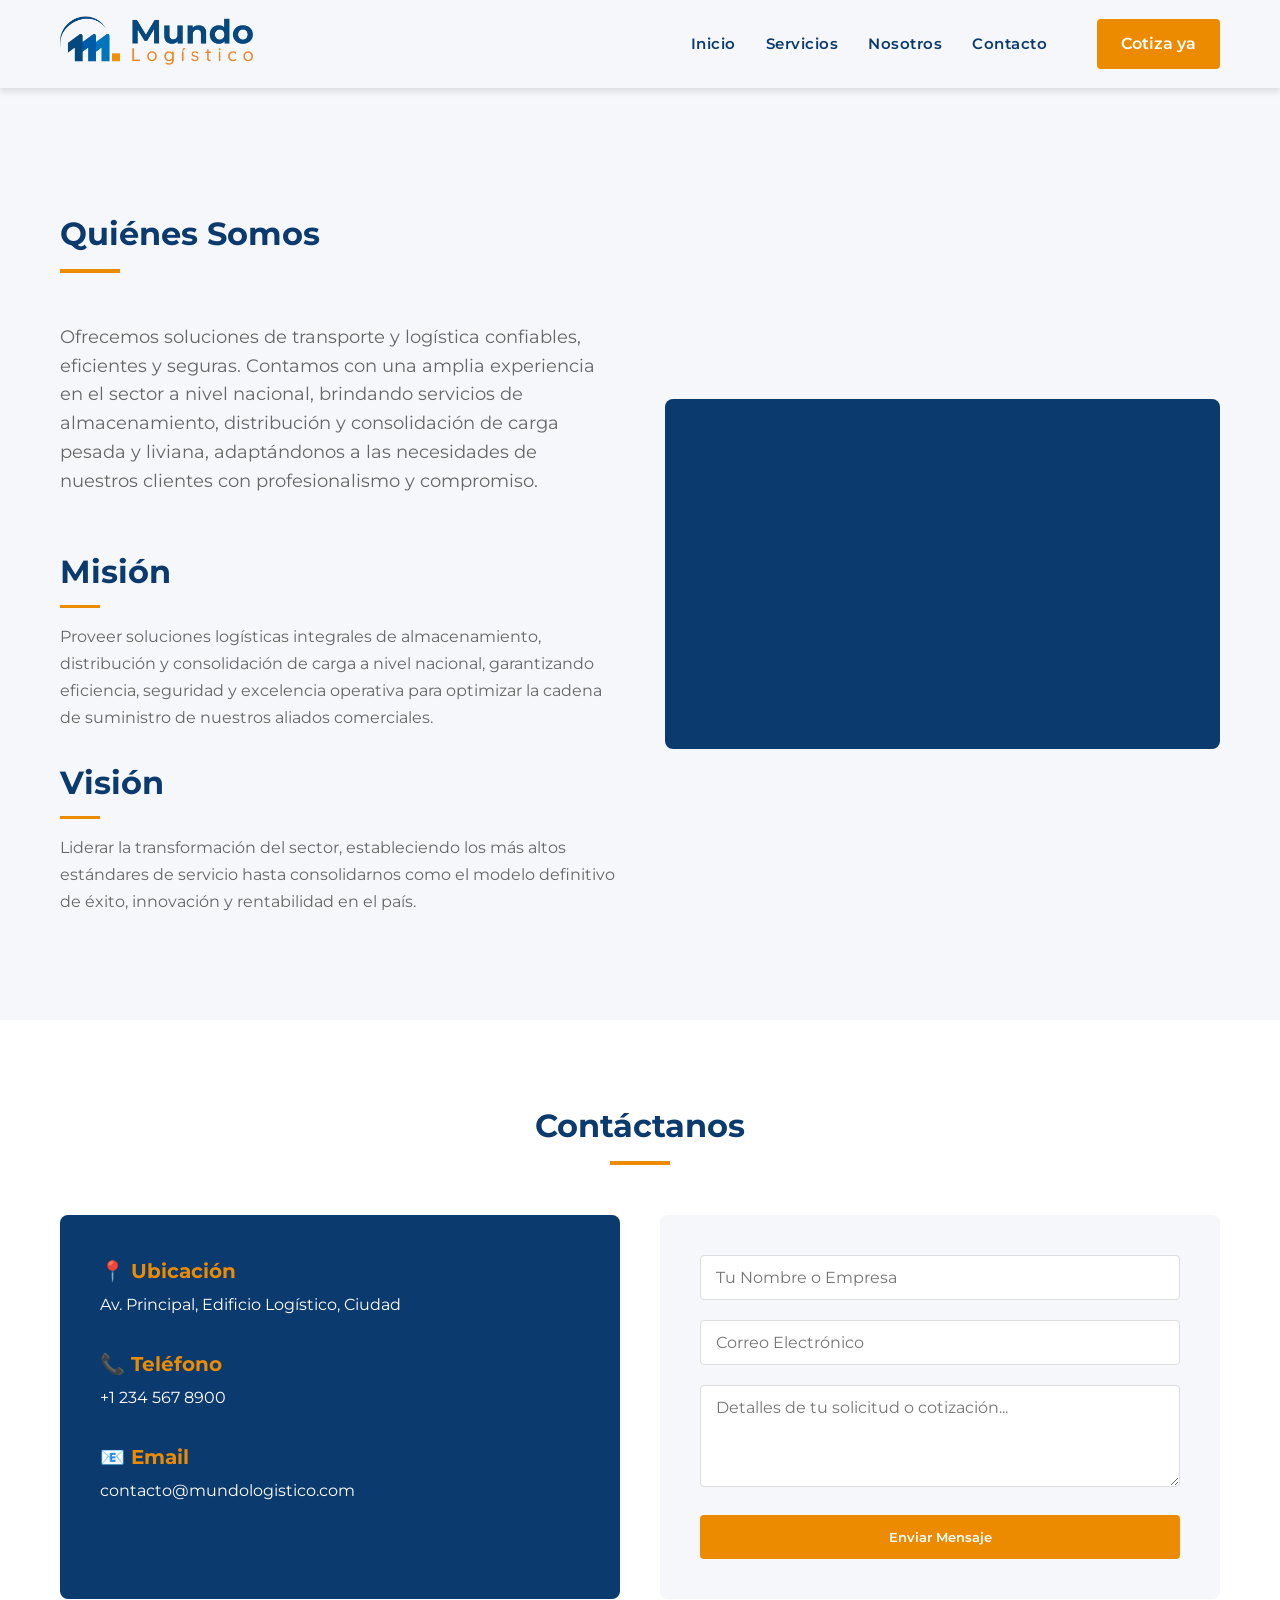
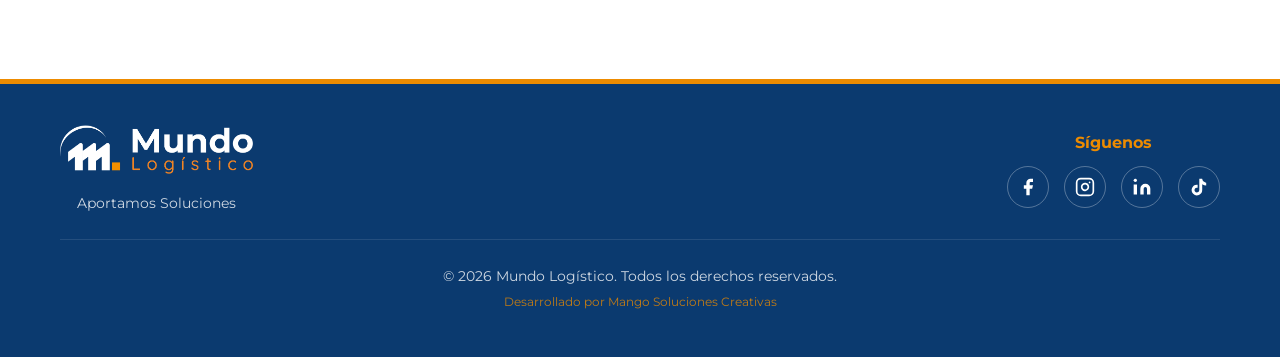
==== nosotros.html @ 3c749c5a "update" ====
<!DOCTYPE html>
<html lang="es">
<head>
    <meta charset="UTF-8">
    <meta name="viewport" content="width=device-width, initial-scale=1.0">
    <title>Quiénes Somos | Mundo Logístico</title>
    <link rel="icon" type="image/png" href="resources/fav-orig.png">
    <link rel="stylesheet" href="css/style.css">
    <link href="https://fonts.googleapis.com/css2?family=Montserrat:wght@400;500;600;700;800&display=swap" rel="stylesheet">
</head>
<body>

    <header class="navbar">
        <div class="container nav-container">
            <div class="logo-container">
                <a href="index.html">
                    <img src="resources/logo-horiz-orig.png" alt="Mundo Logístico">
                </a>
            </div>
            <nav>
                <ul class="nav-links">
                    <li><a href="index.html#inicio">Inicio</a></li>
                    <li><a href="index.html#servicios">Servicios</a></li>
                    <li><a href="nosotros.html">Nosotros</a></li>
                    <li><a href="index.html#contacto">Contacto</a></li>
                </ul>
            </nav>
            <a href="index.html#cotizacion" class="btn btn-primary">Cotiza ya</a>
        </div>
    </header>

    <section class="about-page">
        <div class="container">
            <div class="about-content">
                <div class="about-text">
                    <div class="section-title">
                        <h2>Quiénes Somos</h2>
                        <div class="divider"></div>
                    </div>
                    <p>Ofrecemos soluciones de transporte y logística confiables, eficientes y seguras. Contamos con una amplia experiencia en el sector a nivel nacional, brindando servicios de almacenamiento, distribución y consolidación de carga pesada y liviana, adaptándonos a las necesidades de nuestros clientes con profesionalismo y compromiso.</p>
                    
                    <div class="mission-vision-section">
                        <div class="mv-item">
                            <h3>Misión</h3>
                            <div class="mv-divider"></div>
                            <p>Proveer soluciones logísticas integrales de almacenamiento, distribución y consolidación de carga a nivel nacional, garantizando eficiencia, seguridad y excelencia operativa para optimizar la cadena de suministro de nuestros aliados comerciales.</p>
                        </div>
                        <div class="mv-item">
                            <h3>Visión</h3>
                            <div class="mv-divider"></div>
                            <p>Liderar la transformación del sector, estableciendo los más altos estándares de servicio hasta consolidarnos como el modelo definitivo de éxito, innovación y rentabilidad en el país.</p>
                        </div>
                    </div>
                </div>
                <div class="about-image">
                </div>
            </div>
        </div>
    </section>

    <section id="contacto" class="contact">
        <div class="container">
            <div class="section-title">
                <h2>Contáctanos</h2>
                <div class="divider"></div>
            </div>
            <div class="contact-grid">
                <div class="contact-info">
                    <div class="info-item">
                        <h4>📍 Ubicación</h4>
                        <p>Av. Principal, Edificio Logístico, Ciudad</p>
                    </div>
                    <div class="info-item">
                        <h4>📞 Teléfono</h4>
                        <p>+1 234 567 8900</p>
                    </div>
                    <div class="info-item">
                        <h4>📧 Email</h4>
                        <p>contacto@mundologistico.com</p>
                    </div>
                </div>
                <div class="contact-form">
                    <form id="contact-form" action="" method="POST">
                        <div class="form-group">
                            <input type="text" name="nombre" placeholder="Tu Nombre o Empresa" required>
                        </div>
                        <div class="form-group">
                            <input type="email" name="email" placeholder="Correo Electrónico" required>
                        </div>
                        <div class="form-group">
                            <textarea name="mensaje" placeholder="Detalles de tu solicitud o cotización..." rows="4" required></textarea>
                        </div>
                        <button type="submit" class="btn btn-primary">Enviar Mensaje</button>
                    </form>
                </div>
            </div>
        </div>
    </section>

    <footer>
        <div class="container footer-content">
            <div class="footer-main">
                <div class="footer-logo">
                    <img src="resources/logo-oriz-wht.png" alt="Mundo Logístico">
                    <p>Aportamos Soluciones</p>
                </div>
                <div class="footer-social">
                    <h4>Síguenos</h4>
                    <div class="social-links">
                        <!-- ═══════════════════════════════════════════════════════════════ -->
                        <!-- 📱 REDES SOCIALES - CONFIGURAR ENLACES -->
                        <!-- Reemplazar href="#" con las URLs reales de las redes sociales -->
                        <!-- ═══════════════════════════════════════════════════════════════ -->
                        <a href="#" class="social-icon" aria-label="Facebook" data-red="facebook">
                            <svg xmlns="http://www.w3.org/2000/svg" width="20" height="20" viewBox="0 0 24 24" fill="currentColor"><path d="M18 2h-3a5 5 0 0 0-5 5v3H7v4h3v8h4v-8h3l1-4h-4V7a1 1 0 0 1 1-1h3z"></path></svg>
                        </a>
                        <a href="#" class="social-icon" aria-label="Instagram" data-red="instagram">
                            <svg xmlns="http://www.w3.org/2000/svg" width="20" height="20" viewBox="0 0 24 24" fill="none" stroke="currentColor" stroke-width="2" stroke-linecap="round" stroke-linejoin="round"><rect x="2" y="2" width="20" height="20" rx="5" ry="5"></rect><path d="M16 11.37A4 4 0 1 1 12.63 8 4 4 0 0 1 16 11.37z"></path><line x1="17.5" y1="6.5" x2="17.51" y2="6.5"></line></svg>
                        </a>
                        <a href="#" class="social-icon" aria-label="LinkedIn" data-red="linkedin">
                            <svg xmlns="http://www.w3.org/2000/svg" width="20" height="20" viewBox="0 0 24 24" fill="currentColor"><path d="M16 8a6 6 0 0 1 6 6v7h-4v-7a2 2 0 0 0-2-2 2 2 0 0 0-2 2v7h-4v-7a6 6 0 0 1 6-6z"></path><rect x="2" y="9" width="4" height="12"></rect><circle cx="4" cy="4" r="2"></circle></svg>
                        </a>
                        <a href="#" class="social-icon" aria-label="TikTok" data-red="tiktok">
                            <svg xmlns="http://www.w3.org/2000/svg" width="20" height="20" viewBox="0 0 24 24" fill="currentColor"><path d="M19.59 6.69a4.83 4.83 0 0 1-3.77-4.25V2h-3.45v13.67a2.89 2.89 0 0 1-5.2 1.74 2.89 2.89 0 0 1 2.31-4.64 2.93 2.93 0 0 1 .88.13V9.4a6.84 6.84 0 0 0-1-.05A6.33 6.33 0 0 0 5 20.1a6.34 6.34 0 0 0 10.86-4.43v-7a8.16 8.16 0 0 0 4.77 1.52v-3.4a4.85 4.85 0 0 1-1-.1z"></path></svg>
                        </a>
                        <!-- ═══════════════════════════════════════════════════════════════ -->
                    </div>
                </div>
            </div>
            <div class="footer-bottom">
                <p>&copy; 2026 Mundo Logístico. Todos los derechos reservados.</p>
                <p class="developed-by">Desarrollado por Mango Soluciones Creativas</p>
            </div>
        </div>
    </footer>

    <script src="script.js"></script>

</body>
</html>
---- css/style.css ----
/* Variables de Color basadas en tu Branding */
:root {
    --azul-corporativo: #0B3A6F;
    --naranja-acento: #ED8B00;
    --naranja-acento-hover: #d47900;
    --blanco: #ffffff;
    --gris-fondo: #f5f7fa;
    --texto-oscuro: #333333;
    --texto-claro: #666666;
}

/* Reseteo básico para consistencia en navegadores */
* {
    margin: 0;
    padding: 0;
    box-sizing: border-box;
    font-family: 'Montserrat', sans-serif;
}

body {
    background-color: var(--gris-fondo);
    color: var(--texto-oscuro);
    line-height: 1.6;
}

.container {
    max-width: 1200px;
    margin: 0 auto;
    padding: 0 20px;
}

/* Tipografía y Botones */
a {
    text-decoration: none;
    transition: all 0.3s ease;
}

.btn {
    padding: 12px 24px;
    border-radius: 4px;
    font-weight: 600;
    cursor: pointer;
    display: inline-block;
}

.btn-primary {
    background-color: var(--naranja-acento);
    color: var(--blanco);
    border: 2px solid var(--naranja-acento);
}

.btn-primary:hover {
    background-color: transparent;
    color: var(--naranja-acento);
}

.btn-secondary {
    background-color: transparent;
    color: var(--blanco);
    border: 2px solid var(--blanco);
    margin-left: 10px;
}

.btn-secondary:hover {
    background-color: var(--blanco);
    color: var(--azul-corporativo);
}

/* Navegación */
.navbar {
    background-color: var(--gris-fondo);
    color: var(--azul-corporativo);
    padding: 15px 0;
    position: sticky;
    top: 0;
    z-index: 1000;
    box-shadow: 0 4px 6px rgba(0,0,0,0.1);
}

.nav-container {
    display: flex;
    justify-content: space-between;
    align-items: center;
    gap: 30px;
}

.logo-container {
    flex-shrink: 0;
}

.logo-container img {
    height: 50px;
    width: auto;
}

nav {
    flex-grow: 1;
    display: flex;
    justify-content: flex-end;
    margin-right: 20px;
}

.nav-links {
    list-style: none;
    display: flex;
    gap: 30px;
}

.nav-links a {
    color: var(--azul-corporativo);
    font-weight: 600;
    font-size: 15px;
    letter-spacing: 0.5px;
    transition: color 0.3s ease;
}

.nav-links a:hover {
    color: var(--naranja-acento);
}

.navbar .btn {
    flex-shrink: 0;
    background: var(--naranja-acento);
    color: white;
    padding: 12px 24px;
    border-radius: 4px;
    font-weight: 600;
    border: none;
    transition: all 0.3s ease;
}

.navbar .btn:hover {
    background: var(--naranja-acento-hover);
    transform: translateY(-2px);
}

/* Sección Hero Carrusel */
.hero-carousel {
    position: relative;
    width: 100%;
    /* Altura calculada restando el tamaño aproximado de la barra de navegación */
    height: calc(100vh - 70px); 
    background-color: var(--azul-corporativo);
    overflow: hidden;
}

.carousel-container {
    width: 100%;
    height: 100%;
    position: relative;
    overflow: hidden;
}

.carousel-track {
    display: flex;
    height: 100%;
    width: 400%;
}

.carousel-slide {
    min-width: 25%;
    height: 100%;
    position: relative;
}

/* Oscurecemos ligeramente la imagen para que el texto resalte */
.carousel-slide::after {
    content: '';
    position: absolute;
    top: 0; left: 0; right: 0; bottom: 0;
    background: rgba(0, 0, 0, 0.4);
    z-index: 1;
}

.carousel-slide img {
    width: 100%;
    height: 100%;
    object-fit: cover;
    display: block;
}

.slide-caption-hero {
    position: absolute;
    top: 50%;
    left: 50%;
    transform: translate(-50%, -50%);
    width: 90%;
    max-width: 800px;
    text-align: center;
    color: var(--blanco);
    z-index: 2; /* Para que quede por encima de la capa oscura y la imagen */
}

.slide-caption-hero h2 {
    font-size: 56px;
    font-weight: 800;
    margin-bottom: 20px;
    text-shadow: 2px 2px 4px rgba(0,0,0,0.5);
}

.slide-caption-hero p {
    font-size: 20px;
    margin-bottom: 30px;
    text-shadow: 1px 1px 3px rgba(0,0,0,0.5);
}

.carousel-btn {
    position: absolute;
    top: 50%;
    transform: translateY(-50%);
    background: rgba(255, 255, 255, 0.2);
    color: var(--blanco);
    border: 2px solid rgba(255, 255, 255, 0.5);
    width: 50px;
    height: 50px;
    border-radius: 50%;
    font-size: 24px;
    cursor: pointer;
    transition: all 0.3s ease;
    display: flex;
    justify-content: center;
    align-items: center;
    z-index: 10;
    backdrop-filter: blur(5px);
}

.carousel-btn:hover {
    background: var(--naranja-acento);
    border-color: var(--naranja-acento);
}

.prev-btn { left: 30px; }
.next-btn { right: 30px; }

.carousel-nav {
    position: absolute;
    bottom: 30px;
    width: 100%;
    display: flex;
    justify-content: center;
    gap: 15px;
    z-index: 10;
}

.dot {
    width: 12px;
    height: 12px;
    background: rgba(255, 255, 255, 0.4);
    border-radius: 50%;
    cursor: pointer;
    transition: all 0.3s ease;
    box-shadow: 0 2px 4px rgba(0,0,0,0.3);
}

.dot.active, .dot:hover {
    background: var(--naranja-acento);
    transform: scale(1.3);
}

/* Sección Servicios */
.services {
    padding: 80px 0;
    background-color: var(--blanco);
}

.section-title {
    text-align: center;
    margin-bottom: 50px;
}

.section-title h2 {
    color: var(--azul-corporativo);
    font-size: 32px;
}

.divider {
    height: 4px;
    width: 60px;
    background-color: var(--naranja-acento);
    margin: 10px auto;
}

.services-grid {
    display: grid;
    /* Forzamos 4 columnas de igual tamaño, en lugar del auto-fit */
    grid-template-columns: repeat(4, 1fr);
    gap: 20px;
}

.service-card {
    background: var(--gris-fondo);
    padding: 30px 20px;
    border-radius: 20px;
    text-align: center;
    transition: all 0.4s ease;
    border-bottom: 4px solid transparent;
    min-height: 280px;
    display: flex;
    flex-direction: column;
    justify-content: center;
    position: relative;
    overflow: hidden;
    text-decoration: none;
}

.service-card::before {
    content: '';
    position: absolute;
    top: 0;
    left: 0;
    right: 0;
    bottom: 0;
    background-size: cover;
    background-position: center;
    opacity: 0;
    transition: opacity 0.4s ease;
    z-index: 0;
}

.service-card:hover::before {
    opacity: 0.15;
}

.service-card:hover {
    transform: translateY(-5px);
    border-bottom: 4px solid var(--naranja-acento);
    box-shadow: 0 10px 20px rgba(0,0,0,0.1);
}

.service-card h3,
.service-card p {
    position: relative;
    z-index: 1;
}

.service-card h3 {
    color: var(--azul-corporativo);
    margin-bottom: 10px;
    font-size: 18px;
}

.service-card p {
    color: var(--texto-claro);
    font-size: 14px;
}

.service-transport::before {
    background-image: url('../resources/Mockup-camion-1-copia.png');
}

.service-almacen::before {
    background-image: url('../resources/depositphotos-35148913-stock-photo-warehouse-interior.jpg');
}

.service-transportista::before {
    background-image: url('../resources/vecteezy-fleet-of-trucks-parked-at-industrial-site-at-sunset-glow-55204636.jpeg');
}

.service-frio::before {
    background-image: url('../resources/frozen-storage.jpeg');
}

/* Permitimos que colapsen apilados solo en pantallas muy pequeñas (móviles) */
@media (max-width: 992px) {
    .services-grid {
        grid-template-columns: repeat(2, 1fr); /* 2 por fila en tablet */
    }
}
@media (max-width: 576px) {
    .services-grid {
        grid-template-columns: 1fr; /* Una por fila en móvil */
    }
}

/* Página Nosotros */
.about-page {
    padding: 120px 0 80px;
    background-color: var(--gris-fondo);
    min-height: calc(100vh - 200px);
}

/* Página de Servicios */
.services-page {
    padding: 120px 0 80px;
    background-color: var(--gris-fondo);
    min-height: calc(100vh - 200px);
}

.services-intro {
    text-align: center;
    max-width: 900px;
    margin: 0 auto 60px;
}

.services-intro p {
    color: var(--texto-claro);
    font-size: 18px;
    line-height: 1.8;
}

.service-detail-section {
    background: var(--blanco);
    border-radius: 20px;
    padding: 40px;
    margin-bottom: 40px;
    box-shadow: 0 4px 15px rgba(0,0,0,0.05);
}

.service-detail-header {
    text-align: center;
    margin-bottom: 30px;
}

.service-detail-header h3 {
    color: var(--azul-corporativo);
    font-size: 32px;
    margin-bottom: 15px;
}

.service-detail-divider {
    height: 4px;
    width: 60px;
    background-color: var(--naranja-acento);
    margin: 0 auto;
}

.service-detail-content {
    text-align: center;
    max-width: 800px;
    margin: 0 auto 40px;
}

.service-detail-content p {
    color: var(--texto-claro);
    font-size: 16px;
    line-height: 1.8;
}

.fleet-grid {
    display: grid;
    grid-template-columns: repeat(auto-fit, minmax(280px, 1fr));
    gap: 25px;
}

.fleet-card {
    background: var(--gris-fondo);
    padding: 0;
    border-radius: 15px;
    text-align: center;
    transition: all 0.3s ease;
    border-bottom: 4px solid transparent;
    position: relative;
    overflow: hidden;
}

.fleet-image {
    width: 100%;
    height: 180px;
    overflow: hidden;
    border-radius: 15px 15px 0 0;
}

.fleet-image img {
    width: 100%;
    height: 100%;
    object-fit: cover;
    transition: transform 0.3s ease;
}

.fleet-card:hover .fleet-image img {
    transform: scale(1.05);
}

.fleet-card h4,
.fleet-card .fleet-capacity,
.fleet-card p:not(.fleet-capacity) {
    padding: 0 15px;
}

.fleet-card h4 {
    padding-top: 15px;
}

.fleet-card .fleet-capacity {
    padding-bottom: 10px;
}

.fleet-card p:not(.fleet-capacity) {
    padding-bottom: 20px;
}

.fleet-card:hover {
    transform: translateY(-5px);
    border-bottom: 4px solid var(--naranja-acento);
    box-shadow: 0 10px 25px rgba(0,0,0,0.1);
}

.fleet-card h4,
.fleet-card p {
    position: relative;
}

.fleet-card h4 {
    color: var(--azul-corporativo);
    font-size: 18px;
    margin-bottom: 10px;
}

.fleet-capacity {
    color: var(--naranja-acento);
    font-weight: 600;
    font-size: 14px;
    margin-bottom: 10px;
}

.fleet-card p {
    color: var(--texto-claro);
    font-size: 14px;
    line-height: 1.6;
}

.storage-features {
    display: grid;
    grid-template-columns: repeat(auto-fit, minmax(280px, 1fr));
    gap: 25px;
}

.storage-feature {
    background: var(--gris-fondo);
    padding: 30px;
    border-radius: 15px;
    text-align: center;
    transition: all 0.3s ease;
    border-bottom: 4px solid transparent;
}

.storage-feature:hover {
    transform: translateY(-5px);
    border-bottom: 4px solid var(--naranja-acento);
    box-shadow: 0 10px 25px rgba(0,0,0,0.1);
}

.storage-feature h4 {
    color: var(--azul-corporativo);
    font-size: 20px;
    margin-bottom: 15px;
}

.storage-feature p {
    color: var(--texto-claro);
    font-size: 15px;
    line-height: 1.7;
}

.about-content {
    display: flex;
    align-items: center;
    gap: 50px;
    flex-wrap: wrap;
}

.about-text {
    flex: 1;
    min-width: 300px;
}

.about-text .section-title {
    text-align: left;
}

.about-text .section-title .divider {
    margin: 10px 0;
}

.about-text p {
    margin-bottom: 20px;
    color: var(--texto-claro);
    font-size: 18px;
}

.mission-vision-section {
    margin-top: 30px;
    padding-top: 20px;
}

.mv-item {
    margin-bottom: 25px;
}

.mv-item h3 {
    color: var(--azul-corporativo);
    font-size: 32px;
    margin-bottom: 8px;
}

.mv-item .mv-divider {
    height: 3px;
    width: 40px;
    background-color: var(--naranja-acento);
    margin-top: 5px;
}

.mv-item p {
    color: var(--texto-claro);
    font-size: 16px;
    line-height: 1.7;
    margin-bottom: 0;
    margin-top: 15px;
}

.about-image {
    flex: 1;
    min-width: 300px;
    background-color: var(--azul-corporativo);
    border-radius: 8px;
    display: flex;
    justify-content: center;
    align-items: center;
    min-height: 350px;
    color: var(--blanco);
}

.about-image .image-placeholder {
    font-size: 80px;
}

/* Sección Call To Action (Cotización) */
.cta {
    background-color: var(--naranja-acento);
    color: var(--blanco);
    padding: 60px 0;
    text-align: center;
}

.cta h2 {
    font-size: 32px;
    margin-bottom: 15px;
}

.cta p {
    font-size: 18px;
    margin-bottom: 25px;
    max-width: 700px;
    margin-left: auto;
    margin-right: auto;
}

.cta .btn-primary {
    background-color: var(--azul-corporativo);
    border-color: var(--azul-corporativo);
    color: var(--blanco);
}

.cta .btn-primary:hover {
    background-color: transparent;
    color: var(--azul-corporativo);
}

/* Sección Clientes */
.clients {
    padding: 60px 0;
    background-color: var(--gris-fondo);
    text-align: center;
}

.clients .section-title {
    margin-bottom: 30px;
}

.clients-grid {
    display: flex;
    justify-content: center;
    align-items: center;
    flex-wrap: wrap;
    gap: 40px;
}

.client-logo {
    font-size: 24px;
    color: #999;
    font-weight: 800;
    text-transform: uppercase;
    letter-spacing: 2px;
    filter: grayscale(100%);
    opacity: 0.6;
}

/* Sección Testimonios (Carrusel 3 Cartas) */
.testimonials-section {
    padding: 80px 0;
    /* Mismo color de fondo que la sección clientes */
    background-color: var(--gris-fondo); 
}

.testimonials-carousel-container {
    position: relative;
    max-width: 1200px;
    margin: 40px auto 0;
    overflow: hidden;
}

.testimonials-track {
    display: flex;
    transition: transform 0.6s ease-in-out;
}

.testimonials-slide {
    min-width: 100%;
    padding: 20px 0; /* Espacio para las sombras */
}

/* Grilla de 3 testimonios por slide */
.testimonials-grid-slide {
    display: grid;
    grid-template-columns: repeat(auto-fit, minmax(300px, 1fr));
    gap: 30px;
    padding: 0 50px; /* Espacio para que quepan los botones laterales */
}

/* Tarjeta individual de testimonio */
.testimonial-card {
    background-color: var(--blanco); /* Ahora la tarjeta es blanca sobre el fondo gris */
    padding: 40px 30px;
    border-radius: 8px;
    position: relative;
    box-shadow: 0 10px 20px rgba(0,0,0,0.05);
    transition: transform 0.3s, box-shadow 0.3s;
    height: 100%;
    display: flex;
    flex-direction: column;
}

.testimonial-card:hover {
    transform: translateY(-5px);
    box-shadow: 0 15px 30px rgba(0,0,0,0.1);
}

.quote-icon {
    font-size: 60px;
    color: var(--naranja-acento);
    opacity: 0.3;
    position: absolute;
    top: 10px;
    left: 20px;
    font-family: Georgia, serif;
    line-height: 1;
}

.testimonial-text {
    font-style: italic;
    color: var(--texto-claro);
    margin-bottom: 25px;
    position: relative;
    z-index: 1;
    flex-grow: 1; /* Permite que el texto empuje al autor hacia abajo */
}

.testimonial-author h4 {
    color: var(--azul-corporativo);
    margin-bottom: 5px;
    font-size: 18px;
}

.testimonial-author span {
    font-size: 14px;
    color: #888;
}

/* Controles del Carrusel de Testimonios */
.testim-btn {
    position: absolute;
    top: 50%;
    transform: translateY(-50%);
    background: var(--blanco);
    color: var(--azul-corporativo);
    border: 1px solid #efefef;
    width: 45px;
    height: 45px;
    border-radius: 50%;
    font-size: 20px;
    cursor: pointer;
    box-shadow: 0 4px 10px rgba(0,0,0,0.1);
    z-index: 10;
    transition: all 0.3s ease;
    display: flex;
    justify-content: center;
    align-items: center;
}

.testim-btn:hover {
    background: var(--naranja-acento);
    color: var(--blanco);
    border-color: var(--naranja-acento);
}

.testim-prev { left: 5px; }
.testim-next { right: 5px; }

/* Puntos de Navegación */
.testim-nav {
    display: flex;
    justify-content: center;
    gap: 10px;
    margin-top: 30px;
}

.testim-dot {
    width: 12px;
    height: 12px;
    background: #dbdbdb;
    border-radius: 50%;
    cursor: pointer;
    transition: background 0.3s, transform 0.3s;
}

.testim-dot.active, .testim-dot:hover {
    background: var(--naranja-acento);
    transform: scale(1.2);
}

/* Responsividad para móviles: Convertir a 1 columna o 2 */
@media (max-width: 992px) {
    .testimonials-grid-slide {
        grid-template-columns: repeat(2, 1fr);
    }
    /* Ocultamos el 3er elemento en tablets si queremos que quede simétrico,
       o dejamos que pase a una segunda fila de la slide */
}

@media (max-width: 768px) {
    .testimonials-grid-slide {
        grid-template-columns: 1fr;
        padding: 0 20px;
    }
    .testim-prev, .testim-next {
        display: none; /* Ocultar botones laterales en móvil para más espacio limpio */
    }
}

/* Sección Contacto */
.contact {
    padding: 80px 0;
    background-color: var(--blanco);
}

.contact-grid {
    display: grid;
    grid-template-columns: repeat(auto-fit, minmax(300px, 1fr));
    gap: 40px;
}

.contact-info {
    background-color: var(--azul-corporativo);
    color: var(--blanco);
    padding: 40px;
    border-radius: 8px;
    height: 100%;
}

.info-item {
    margin-bottom: 30px;
}

.info-item h4 {
    color: var(--naranja-acento);
    margin-bottom: 5px;
    font-size: 20px;
}

.contact-form {
    background-color: var(--gris-fondo);
    padding: 40px;
    border-radius: 8px;
}

.form-group {
    margin-bottom: 20px;
}

.form-group input,
.form-group textarea {
    width: 100%;
    padding: 12px 15px;
    border: 1px solid #ddd;
    border-radius: 4px;
    font-size: 16px;
    font-family: inherit;
    transition: border-color 0.3s;
}

.form-group input:focus,
.form-group textarea:focus {
    outline: none;
    border-color: var(--naranja-acento);
}

.contact-form .btn-primary {
    width: 100%;
}

.form-group input.error,
.form-group textarea.error {
    border-color: #e74c3c;
}

.form-group input.success,
.form-group textarea.success {
    border-color: #27ae60;
}

@keyframes slideIn {
    from {
        opacity: 0;
        transform: translateY(-10px);
    }
    to {
        opacity: 1;
        transform: translateY(0);
    }
}

@keyframes spin {
    from { transform: rotate(0deg); }
    to { transform: rotate(360deg); }
}

.notif-icon {
    font-size: 20px;
    font-weight: bold;
}

/* Footer */
footer {
    background-color: var(--azul-corporativo);
    color: var(--blanco);
    text-align: center;
    padding: 40px 0;
    border-top: 5px solid var(--naranja-acento);
}

.footer-content {
    display: flex;
    flex-direction: column;
    gap: 25px;
}

.footer-main {
    display: flex;
    justify-content: space-between;
    align-items: center;
    flex-wrap: wrap;
    gap: 30px;
}

.footer-logo img {
    height: 50px;
    width: auto;
}

.footer-logo p {
    color: var(--blanco);
    margin-top: 10px;
    font-size: 14px;
    opacity: 0.8;
}

.footer-social h4 {
    color: var(--naranja-acento);
    margin-bottom: 10px;
    font-size: 16px;
}

.social-links {
    display: flex;
    gap: 15px;
}

.social-icon {
    color: var(--blanco);
    padding: 10px;
    border: 1px solid rgba(255,255,255,0.3);
    border-radius: 50%;
    display: flex;
    align-items: center;
    justify-content: center;
    transition: all 0.3s ease;
}

.social-icon svg {
    width: 20px;
    height: 20px;
}

.social-icon:hover {
    background: var(--naranja-acento);
    border-color: var(--naranja-acento);
    transform: translateY(-3px);
}

.footer-bottom {
    border-top: 1px solid rgba(255,255,255,0.1);
    padding-top: 20px;
}

.footer-bottom p {
    margin: 5px 0;
    font-size: 14px;
    opacity: 0.8;
}

.developed-by {
    color: var(--naranja-acento) !important;
    font-size: 12px !important;
}

/* =========================================
   ANIMACIONES AL HACER SCROLL
   ========================================= */

/* Estado inicial: oculto y ligeramente desplazado hacia abajo */
.animar-oculto {
    opacity: 0;
    transform: translateY(40px);
    transition: opacity 0.8s cubic-bezier(0.1, 0.4, 0.2, 1), transform 0.8s cubic-bezier(0.1, 0.4, 0.2, 1);
}

/* Estado final: visible y en su posición original */
.animar-visible {
    opacity: 1;
    transform: translateY(0);
}

/* Opcional: Retrasos para que las tarjetas aparezcan en cascada (una tras otra) */
.retraso-1 { transition-delay: 0.1s; }
.retraso-2 { transition-delay: 0.3s; }
.retraso-3 { transition-delay: 0.5s; }

/* Responsive Navbar */
@media (max-width: 768px) {
    .nav-links {
        display: none;
    }
    
    .nav-container {
        flex-wrap: wrap;
    }
    
    nav {
        order: 3;
        width: 100%;
        margin-right: 0;
        margin-top: 15px;
        justify-content: center;
    }
    
    .nav-links.active {
        display: flex;
        flex-direction: column;
        gap: 15px;
        text-align: center;
        padding: 20px 0;
    }
    
    .navbar .btn {
        margin-left: auto;
    }
    
    .menu-toggle {
        display: block;
        background: none;
        border: none;
        color: white;
        font-size: 24px;
        cursor: pointer;
    }
    
    .slide-caption-hero h2 {
        font-size: 32px;
    }
    
    .slide-caption-hero p {
        font-size: 16px;
    }
    
    .logo-container img {
        height: 40px;
    }
}
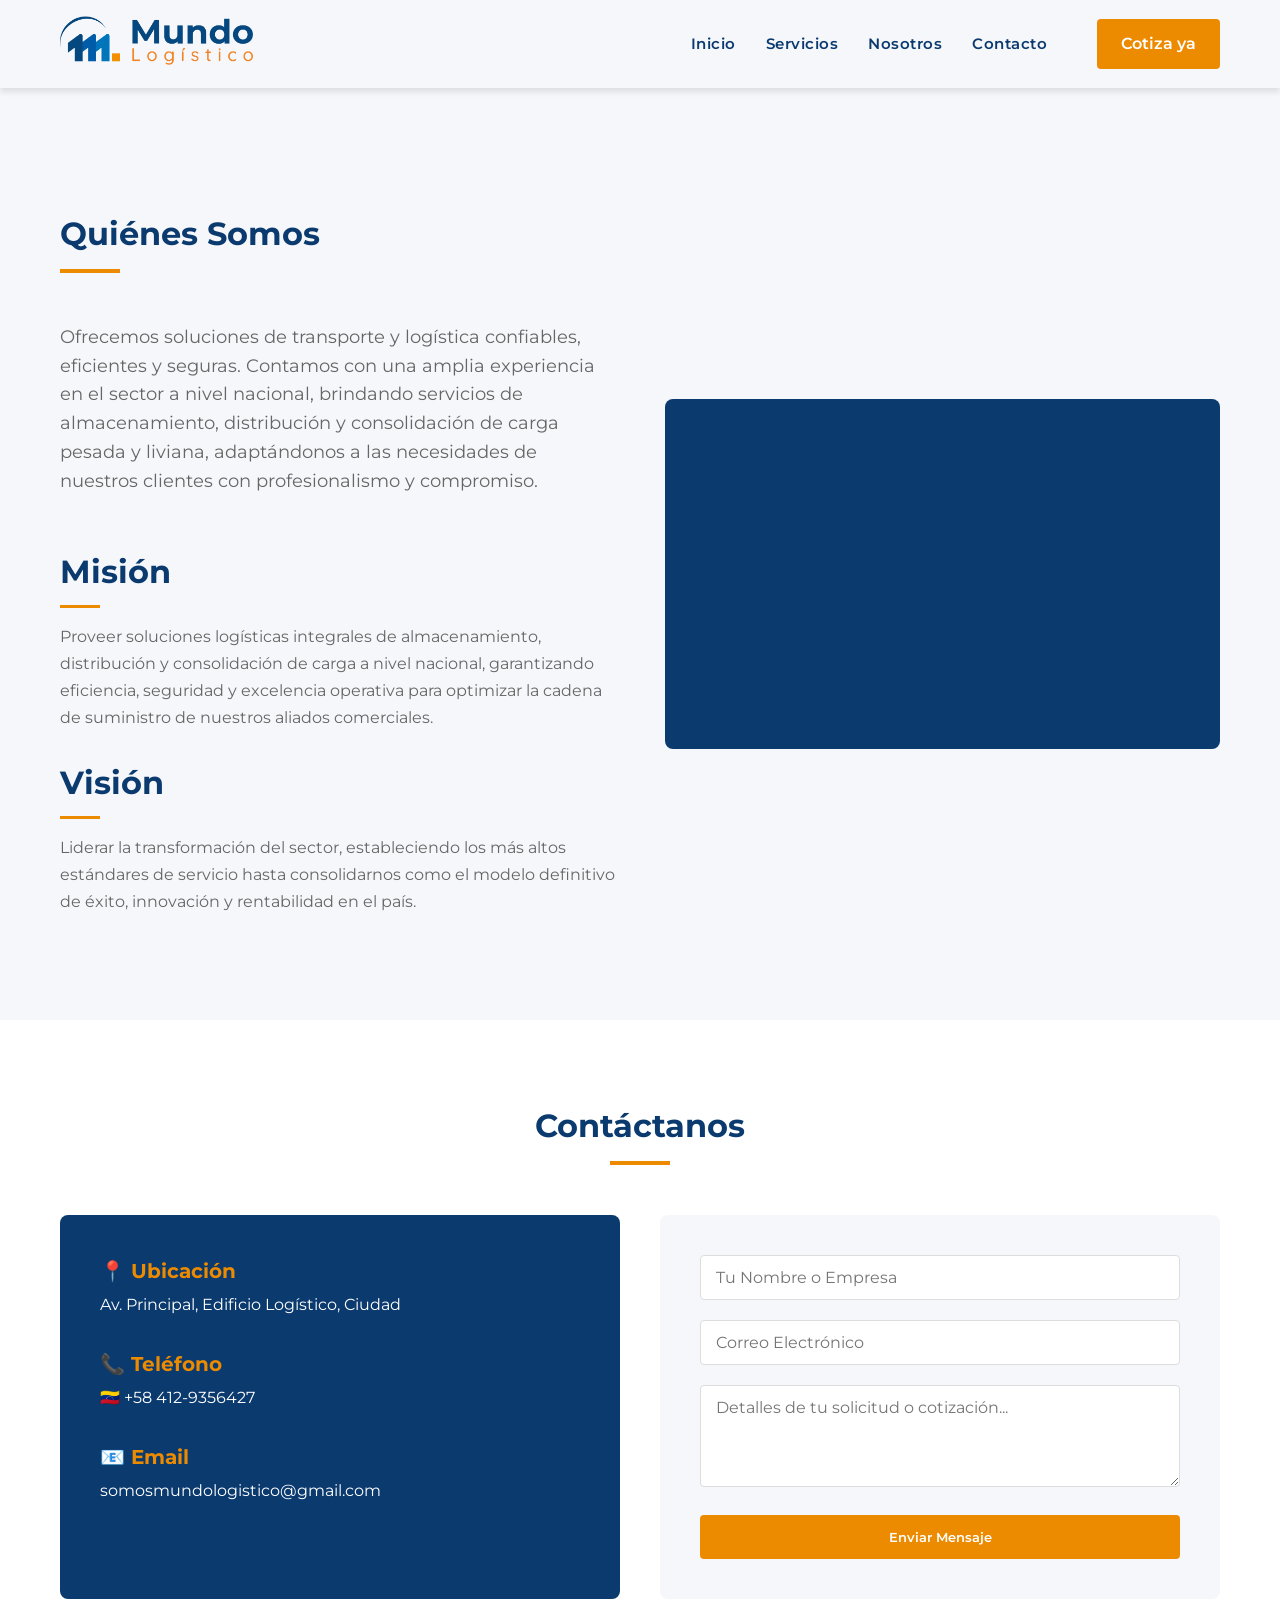
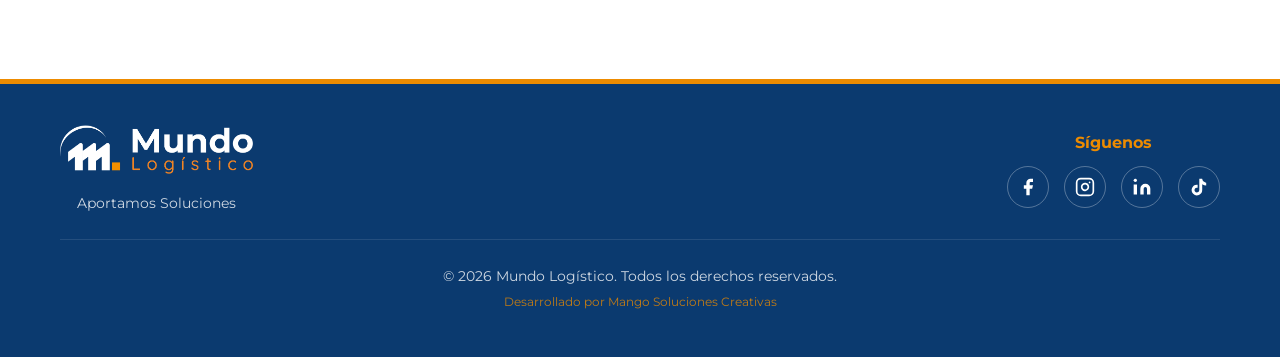
==== commit eda82c61: "update 2" ====
--- a/nosotros.html
+++ b/nosotros.html
@@ -72,11 +72,11 @@
                     </div>
                     <div class="info-item">
                         <h4>📞 Teléfono</h4>
-                        <p>+1 234 567 8900</p>
+                        <p>🇻🇪 +58 412-9356427</p>
                     </div>
                     <div class="info-item">
                         <h4>📧 Email</h4>
-                        <p>contacto@mundologistico.com</p>
+                        <p>somosmundologistico@gmail.com</p>
                     </div>
                 </div>
                 <div class="contact-form">
@@ -114,13 +114,13 @@
                         <a href="#" class="social-icon" aria-label="Facebook" data-red="facebook">
                             <svg xmlns="http://www.w3.org/2000/svg" width="20" height="20" viewBox="0 0 24 24" fill="currentColor"><path d="M18 2h-3a5 5 0 0 0-5 5v3H7v4h3v8h4v-8h3l1-4h-4V7a1 1 0 0 1 1-1h3z"></path></svg>
                         </a>
-                        <a href="#" class="social-icon" aria-label="Instagram" data-red="instagram">
+                        <a href="https://www.instagram.com/somosmundologistico" class="social-icon" aria-label="Instagram" data-red="instagram" target="_blank" rel="noopener noreferrer">
                             <svg xmlns="http://www.w3.org/2000/svg" width="20" height="20" viewBox="0 0 24 24" fill="none" stroke="currentColor" stroke-width="2" stroke-linecap="round" stroke-linejoin="round"><rect x="2" y="2" width="20" height="20" rx="5" ry="5"></rect><path d="M16 11.37A4 4 0 1 1 12.63 8 4 4 0 0 1 16 11.37z"></path><line x1="17.5" y1="6.5" x2="17.51" y2="6.5"></line></svg>
                         </a>
                         <a href="#" class="social-icon" aria-label="LinkedIn" data-red="linkedin">
                             <svg xmlns="http://www.w3.org/2000/svg" width="20" height="20" viewBox="0 0 24 24" fill="currentColor"><path d="M16 8a6 6 0 0 1 6 6v7h-4v-7a2 2 0 0 0-2-2 2 2 0 0 0-2 2v7h-4v-7a6 6 0 0 1 6-6z"></path><rect x="2" y="9" width="4" height="12"></rect><circle cx="4" cy="4" r="2"></circle></svg>
                         </a>
-                        <a href="#" class="social-icon" aria-label="TikTok" data-red="tiktok">
+                        <a href="https://www.tiktok.com/@somosmundologistico" class="social-icon" aria-label="TikTok" data-red="tiktok" target="_blank" rel="noopener noreferrer">
                             <svg xmlns="http://www.w3.org/2000/svg" width="20" height="20" viewBox="0 0 24 24" fill="currentColor"><path d="M19.59 6.69a4.83 4.83 0 0 1-3.77-4.25V2h-3.45v13.67a2.89 2.89 0 0 1-5.2 1.74 2.89 2.89 0 0 1 2.31-4.64 2.93 2.93 0 0 1 .88.13V9.4a6.84 6.84 0 0 0-1-.05A6.33 6.33 0 0 0 5 20.1a6.34 6.34 0 0 0 10.86-4.43v-7a8.16 8.16 0 0 0 4.77 1.52v-3.4a4.85 4.85 0 0 1-1-.1z"></path></svg>
                         </a>
                         <!-- ═══════════════════════════════════════════════════════════════ -->
--- a/css/style.css
+++ b/css/style.css
@@ -1014,6 +1014,13 @@
 }
 
 /* =========================================
+   SECCIONES OCULTAS TEMPORALMENTE
+   ========================================= */
+.hidden {
+    display: none !important;
+}
+
+/* =========================================
    ANIMACIONES AL HACER SCROLL
    ========================================= */
 
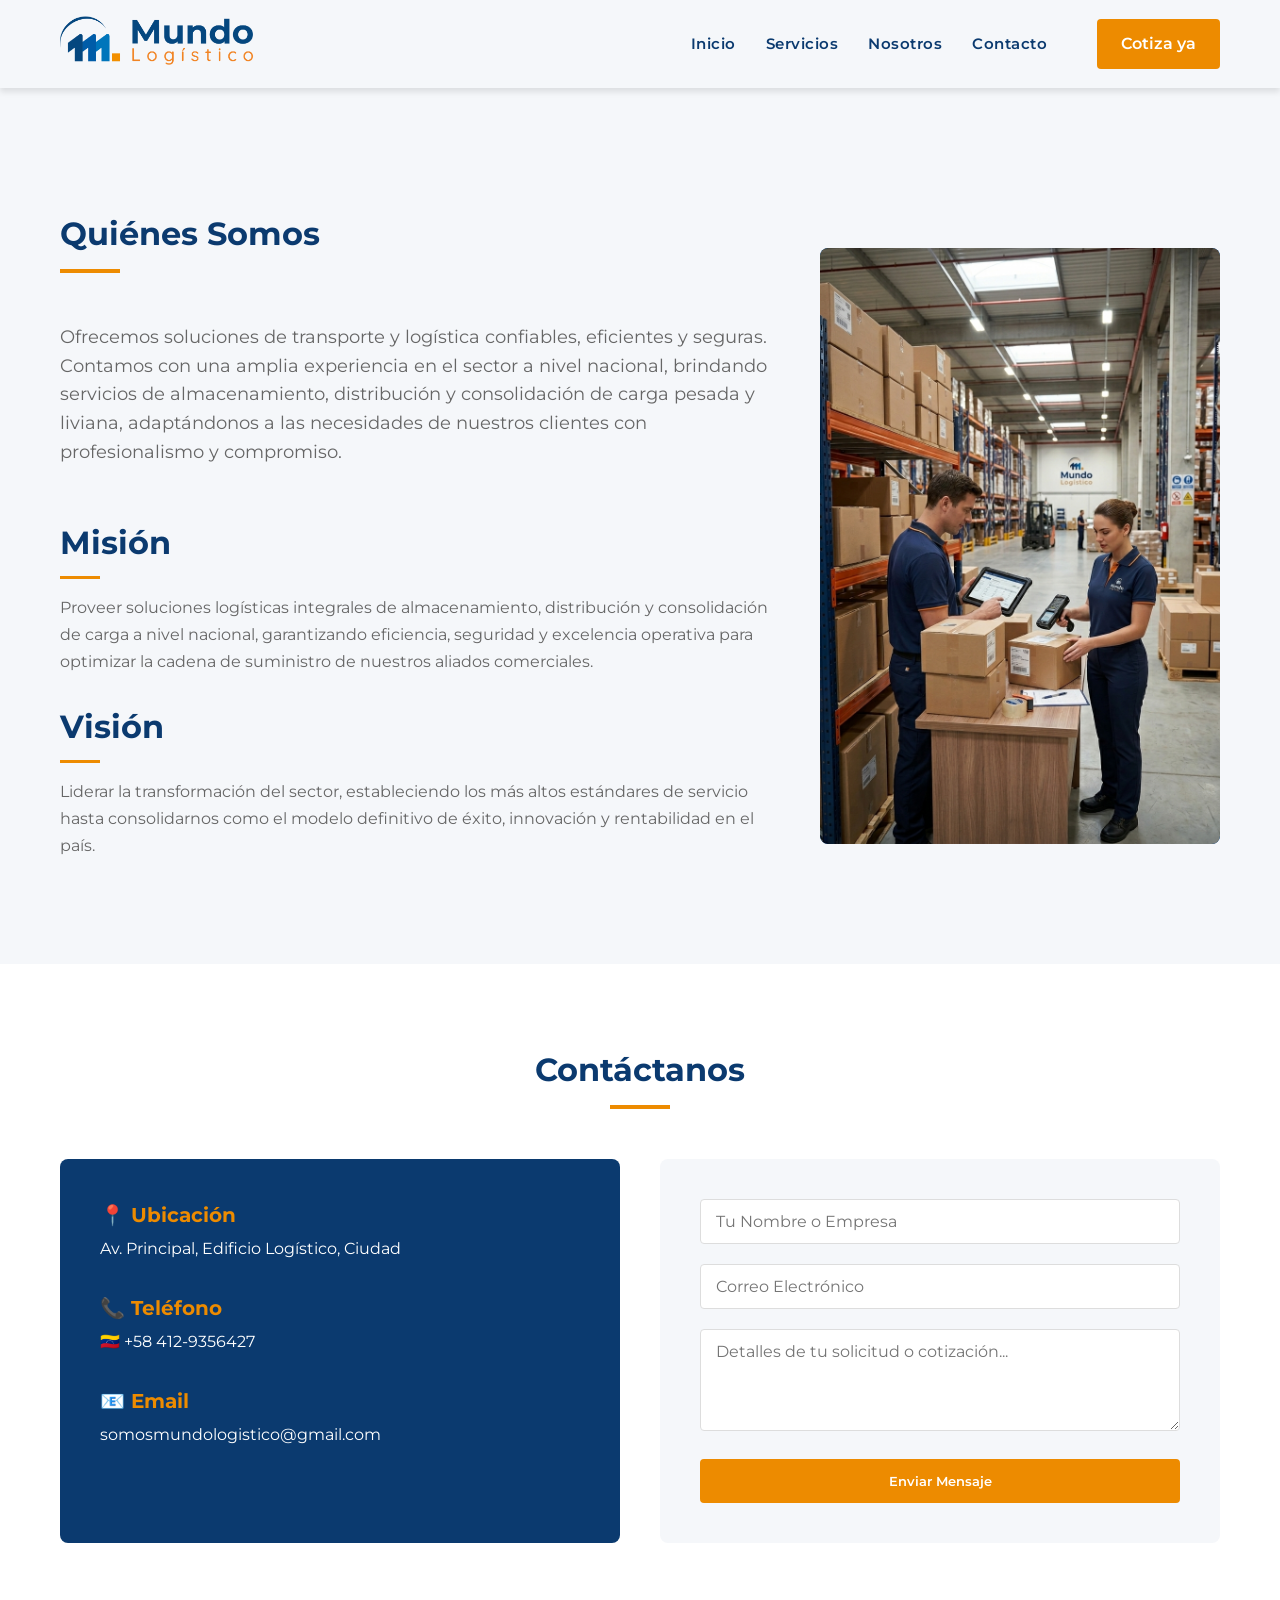
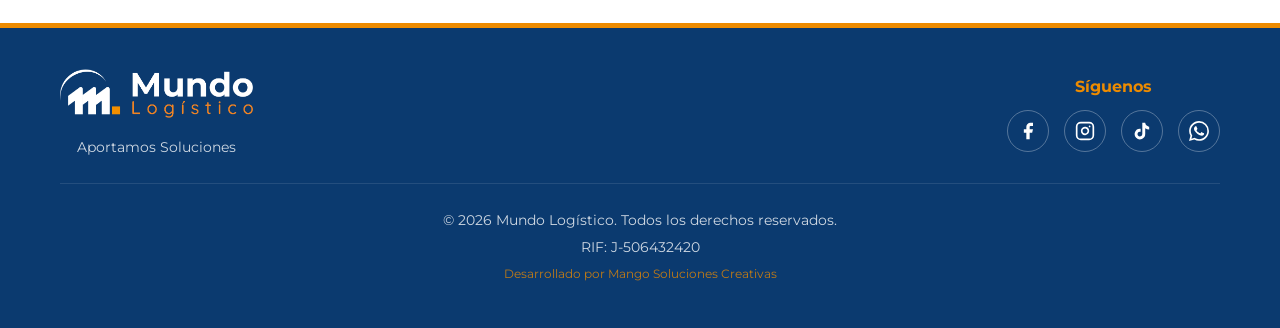
==== commit 946e1da7: "final" ====
--- a/nosotros.html
+++ b/nosotros.html
@@ -53,6 +53,7 @@
                     </div>
                 </div>
                 <div class="about-image">
+                    <img src="resources/staff.png" alt="Staff Mundo Logístico">
                 </div>
             </div>
         </div>
@@ -111,17 +112,20 @@
                         <!-- 📱 REDES SOCIALES - CONFIGURAR ENLACES -->
                         <!-- Reemplazar href="#" con las URLs reales de las redes sociales -->
                         <!-- ═══════════════════════════════════════════════════════════════ -->
-                        <a href="#" class="social-icon" aria-label="Facebook" data-red="facebook">
+                        <a href="https://www.facebook.com/somosmundologistico" class="social-icon" aria-label="Facebook" data-red="facebook" target="_blank" rel="noopener noreferrer">
                             <svg xmlns="http://www.w3.org/2000/svg" width="20" height="20" viewBox="0 0 24 24" fill="currentColor"><path d="M18 2h-3a5 5 0 0 0-5 5v3H7v4h3v8h4v-8h3l1-4h-4V7a1 1 0 0 1 1-1h3z"></path></svg>
                         </a>
                         <a href="https://www.instagram.com/somosmundologistico" class="social-icon" aria-label="Instagram" data-red="instagram" target="_blank" rel="noopener noreferrer">
                             <svg xmlns="http://www.w3.org/2000/svg" width="20" height="20" viewBox="0 0 24 24" fill="none" stroke="currentColor" stroke-width="2" stroke-linecap="round" stroke-linejoin="round"><rect x="2" y="2" width="20" height="20" rx="5" ry="5"></rect><path d="M16 11.37A4 4 0 1 1 12.63 8 4 4 0 0 1 16 11.37z"></path><line x1="17.5" y1="6.5" x2="17.51" y2="6.5"></line></svg>
                         </a>
-                        <a href="#" class="social-icon" aria-label="LinkedIn" data-red="linkedin">
+                        <a href="#" class="social-icon" aria-label="LinkedIn" data-red="linkedin" style="display: none;">
                             <svg xmlns="http://www.w3.org/2000/svg" width="20" height="20" viewBox="0 0 24 24" fill="currentColor"><path d="M16 8a6 6 0 0 1 6 6v7h-4v-7a2 2 0 0 0-2-2 2 2 0 0 0-2 2v7h-4v-7a6 6 0 0 1 6-6z"></path><rect x="2" y="9" width="4" height="12"></rect><circle cx="4" cy="4" r="2"></circle></svg>
                         </a>
                         <a href="https://www.tiktok.com/@somosmundologistico" class="social-icon" aria-label="TikTok" data-red="tiktok" target="_blank" rel="noopener noreferrer">
-                            <svg xmlns="http://www.w3.org/2000/svg" width="20" height="20" viewBox="0 0 24 24" fill="currentColor"><path d="M19.59 6.69a4.83 4.83 0 0 1-3.77-4.25V2h-3.45v13.67a2.89 2.89 0 0 1-5.2 1.74 2.89 2.89 0 0 1 2.31-4.64 2.93 2.93 0 0 1 .88.13V9.4a6.84 6.84 0 0 0-1-.05A6.33 6.33 0 0 0 5 20.1a6.34 6.34 0 0 0 10.86-4.43v-7a8.16 8.16 0 0 0 4.77 1.52v-3.4a4.85 4.85 0 0 1-1-.1z"></path></svg>
+                            <svg xmlns="http://www.w3.org/2000/svg" width="20" height="20" viewBox="0 0 24 24" fill="currentColor"><path d="M19.59 6.69a4.83 4.83 0 0 1-3.77-4.25V2h-3.45v13.67a2.89 2.89 0 0 1-5.2 1.74 2.89 2.89 0 0 1 2.31-4.64 2.93 2.93 0 0 1 .88.13V9.4a6.84 6.84 0 0 0-1-.05A6.33 6.33 0 0 0 5 20.1a6.34 6.34 0 0 0 10.86-4.43v-7a8.16 8.16 0 0 0 4.77 1.52v-3.4a4.85 4.85 0 0 1-1-.10z"></path></svg>
+                        </a>
+                        <a href="https://wa.link/ydjit1" class="social-icon" aria-label="WhatsApp" data-red="whatsapp" target="_blank" rel="noopener noreferrer">
+                            <svg xmlns="http://www.w3.org/2000/svg" width="20" height="20" viewBox="0 0 24 24" fill="currentColor"><path d="M17.472 14.382c-.297-.149-1.758-.867-2.03-.967-.273-.099-.471-.148-.67.15-.197.297-.767.964-.94 1.162-.173.199-.347.223-.644.075-.297-.15-1.255-.463-2.39-1.475-.883-.788-1.48-1.761-1.653-2.059-.173-.297-.018-.458.13-.606.134-.133.298-.347.446-.52.149-.174.198-.298.298-.497.099-.198.05-.371-.025-.52-.075-.149-.669-1.612-.916-2.207-.242-.579-.487-.5-.669-.51-.173-.008-.371-.01-.57-.01-.198 0-.52.074-.792.372-.272.297-1.04 1.016-1.04 2.479 0 1.462 1.065 2.875 1.213 3.074.149.198 2.096 3.2 5.077 4.487.709.306 1.262.489 1.694.625.712.227 1.36.195 1.871.118.571-.085 1.758-.719 2.006-1.413.248-.694.248-1.289.173-1.413-.074-.124-.272-.198-.57-.347m-5.421 7.403h-.004a9.87 9.87 0 01-5.031-1.378l-.361-.214-3.741.982.998-3.648-.235-.374a9.86 9.86 0 01-1.51-5.26c.001-5.45 4.436-9.884 9.888-9.884 2.64 0 5.122 1.03 6.988 2.898a9.825 9.825 0 012.893 6.994c-.003 5.45-4.437 9.884-9.885 9.884m8.413-18.297A11.815 11.815 0 0012.05 0C5.495 0 .16 5.335.157 11.892c0 2.096.547 4.142 1.588 5.945L.057 24l6.305-1.654a11.882 11.882 0 005.683 1.448h.005c6.554 0 11.89-5.335 11.893-11.893a11.821 11.821 0 00-3.48-8.413z"/></svg>
                         </a>
                         <!-- ═══════════════════════════════════════════════════════════════ -->
                     </div>
@@ -129,6 +133,7 @@
             </div>
             <div class="footer-bottom">
                 <p>&copy; 2026 Mundo Logístico. Todos los derechos reservados.</p>
+                <p>RIF: J-506432420</p>
                 <p class="developed-by">Desarrollado por Mango Soluciones Creativas</p>
             </div>
         </div>
--- a/css/style.css
+++ b/css/style.css
@@ -609,8 +609,8 @@
 }
 
 .about-image {
-    flex: 1;
-    min-width: 300px;
+    flex: 0 0 400px;
+    max-width: 400px;
     background-color: var(--azul-corporativo);
     border-radius: 8px;
     display: flex;
@@ -618,6 +618,14 @@
     align-items: center;
     min-height: 350px;
     color: var(--blanco);
+    overflow: hidden;
+}
+
+.about-image img {
+    width: 100%;
+    height: 100%;
+    object-fit: cover;
+    border-radius: 8px;
 }
 
 .about-image .image-placeholder {
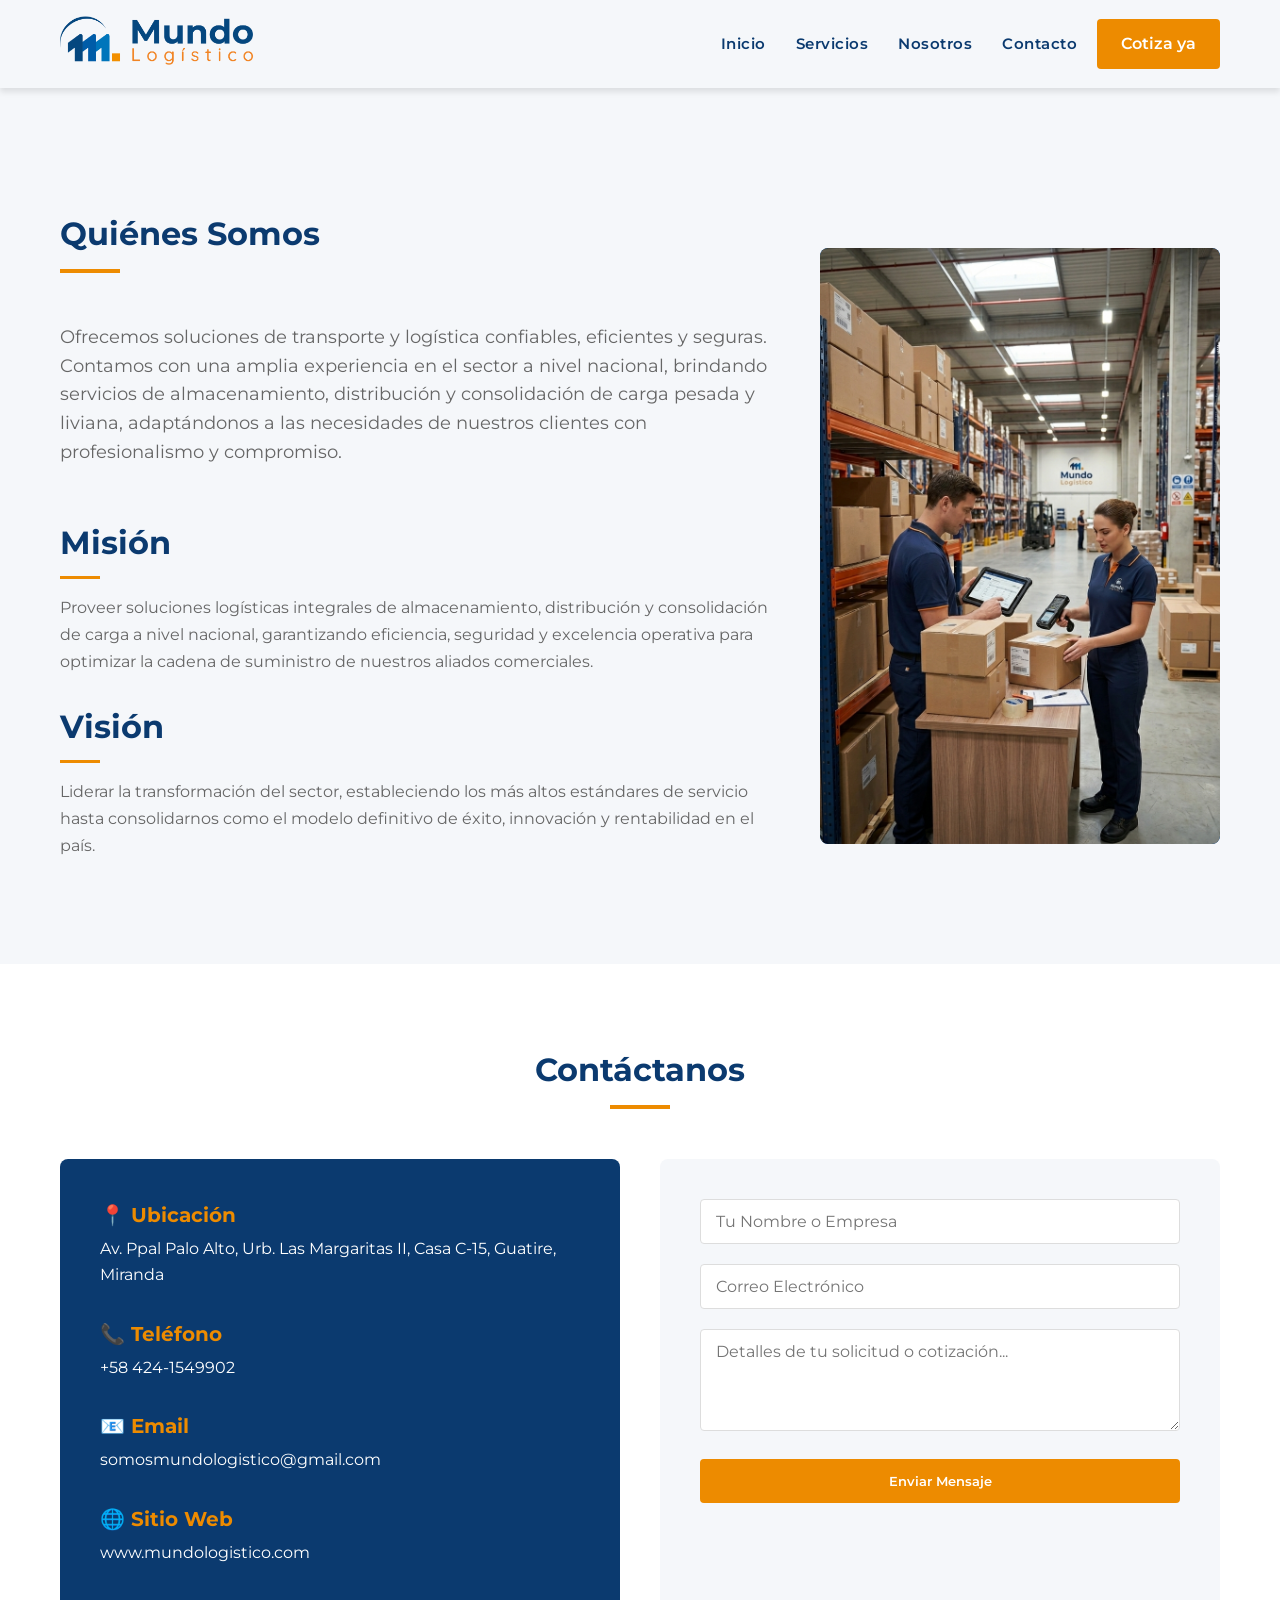
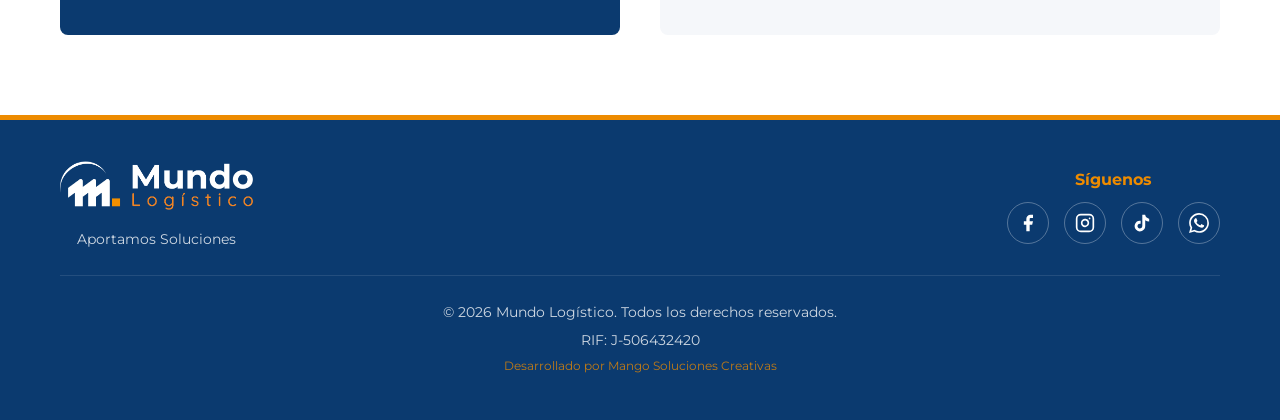
==== commit b16f8b25: "new update" ====
--- a/nosotros.html
+++ b/nosotros.html
@@ -3,10 +3,62 @@
 <head>
     <meta charset="UTF-8">
     <meta name="viewport" content="width=device-width, initial-scale=1.0">
-    <title>Quiénes Somos | Mundo Logístico</title>
+    <title>Quiénes Somos | Mundo Logístico - Empresa de Logística en Venezuela</title>
+    <meta name="description" content="Conoce a Mundo Logístico, empresa líder en soluciones de transporte y logística en Venezuela. Misión, visión y equipo comprometido con la excelencia operativa.">
+    <meta name="keywords" content="quiénes somos, empresa de logística, transporte Venezuela, sobre nosotros, misión logística, visión empresarial">
+    <meta name="author" content="Mundo Logístico">
+    <meta name="robots" content="index, follow">
+    <meta name="language" content="Spanish">
+    <meta name="revisit-after" content="7 days">
+    
+    <!-- Open Graph / Facebook -->
+    <meta property="og:type" content="website">
+    <meta property="og:url" content="https://www.mundologistico.com/nosotros.html">
+    <meta property="og:title" content="Quiénes Somos | Mundo Logístico - Empresa de Logística">
+    <meta property="og:description" content="Conoce a Mundo Logístico, líder en soluciones de transporte y logística en Venezuela. Comprometidos con la excelencia operativa.">
+    <meta property="og:image" content="https://www.mundologistico.com/resources/og-image.png">
+    <meta property="og:locale" content="es_VE">
+    <meta property="og:site_name" content="Mundo Logístico">
+    
+    <!-- Twitter -->
+    <meta name="twitter:card" content="summary_large_image">
+    <meta name="twitter:url" content="https://www.mundologistico.com/nosotros.html">
+    <meta name="twitter:title" content="Quiénes Somos | Mundo Logístico - Empresa de Logística">
+    <meta name="twitter:description" content="Conoce a Mundo Logístico, líder en soluciones de transporte y logística en Venezuela.">
+    <meta name="twitter:image" content="https://www.mundologistico.com/resources/og-image.png">
+    
+    <!-- Canonical URL -->
+    <link rel="canonical" href="https://www.mundologistico.com/nosotros.html">
+    
     <link rel="icon" type="image/png" href="resources/fav-orig.png">
     <link rel="stylesheet" href="css/style.css">
     <link href="https://fonts.googleapis.com/css2?family=Montserrat:wght@400;500;600;700;800&display=swap" rel="stylesheet">
+    
+    <!-- Structured Data - Schema.org -->
+    <script type="application/ld+json">
+    {
+        "@context": "https://schema.org",
+        "@type": "AboutPage",
+        "mainEntity": {
+            "@type": "LocalBusiness",
+            "name": "Mundo Logístico",
+            "description": "Empresa líder en soluciones de transporte y logística en Venezuela",
+            "url": "https://www.mundologistico.com",
+            "telephone": "+58-424-1549902",
+            "email": "somosmundologistico@gmail.com",
+            "foundingDate": "2020",
+            "address": {
+                "@type": "PostalAddress",
+                "streetAddress": "Av. Ppal Palo Alto, Urb. Las Margaritas II, Casa C-15",
+                "addressLocality": "Guatire",
+                "addressRegion": "Miranda",
+                "addressCountry": "VE"
+            },
+            "mission": "Proveer soluciones logísticas integrales de almacenamiento, distribución y consolidación de carga a nivel nacional, garantizando eficiencia, seguridad y excelencia operativa.",
+            "vision": "Liderar la transformación del sector, estableciendo los más altos estándares de servicio hasta consolidarnos como el modelo definitivo de éxito, innovación y rentabilidad en el país."
+        }
+    }
+    </script>
 </head>
 <body>
 
@@ -17,16 +69,32 @@
                     <img src="resources/logo-horiz-orig.png" alt="Mundo Logístico">
                 </a>
             </div>
-            <nav>
-                <ul class="nav-links">
-                    <li><a href="index.html#inicio">Inicio</a></li>
-                    <li><a href="index.html#servicios">Servicios</a></li>
-                    <li><a href="nosotros.html">Nosotros</a></li>
-                    <li><a href="index.html#contacto">Contacto</a></li>
-                </ul>
-            </nav>
-            <a href="index.html#cotizacion" class="btn btn-primary">Cotiza ya</a>
-        </div>
+            <div class="nav-right">
+                <nav class="desktop-nav">
+                    <ul class="nav-links">
+                        <li><a href="index.html#inicio">Inicio</a></li>
+                        <li><a href="servicios.html">Servicios</a></li>
+                        <li><a href="nosotros.html">Nosotros</a></li>
+                        <li><a href="index.html#contacto">Contacto</a></li>
+                    </ul>
+                </nav>
+                <a href="index.html#cotizacion" class="btn btn-primary">Cotiza ya</a>
+            </div>
+            <button class="hamburger" id="hamburger">
+                <span></span>
+                <span></span>
+                <span></span>
+            </button>
+        </div>
+        <nav class="mobile-nav" id="mobile-nav">
+            <ul class="nav-links">
+                <li><a href="index.html#inicio">Inicio</a></li>
+                <li><a href="servicios.html">Servicios</a></li>
+                <li><a href="nosotros.html">Nosotros</a></li>
+                <li><a href="index.html#contacto">Contacto</a></li>
+            </ul>
+            <a href="index.html#cotizacion" class="btn btn-primary mobile-btn">Cotiza ya</a>
+        </nav>
     </header>
 
     <section class="about-page">
@@ -61,26 +129,30 @@
 
     <section id="contacto" class="contact">
         <div class="container">
-            <div class="section-title">
+            <div class="section-title animar-oculto">
                 <h2>Contáctanos</h2>
                 <div class="divider"></div>
             </div>
             <div class="contact-grid">
-                <div class="contact-info">
+                <div class="contact-info animar-oculto retraso-1">
                     <div class="info-item">
                         <h4>📍 Ubicación</h4>
-                        <p>Av. Principal, Edificio Logístico, Ciudad</p>
+                        <p>Av. Ppal Palo Alto, Urb. Las Margaritas II, Casa C-15, Guatire, Miranda</p>
                     </div>
                     <div class="info-item">
                         <h4>📞 Teléfono</h4>
-                        <p>🇻🇪 +58 412-9356427</p>
+                        <p>+58 424-1549902</p>
                     </div>
                     <div class="info-item">
                         <h4>📧 Email</h4>
                         <p>somosmundologistico@gmail.com</p>
                     </div>
-                </div>
-                <div class="contact-form">
+                    <div class="info-item">
+                        <h4>🌐 Sitio Web</h4>
+                        <p>www.mundologistico.com</p>
+                    </div>
+                </div>
+                <div class="contact-form animar-oculto retraso-2">
                     <form id="contact-form" action="" method="POST">
                         <div class="form-group">
                             <input type="text" name="nombre" placeholder="Tu Nombre o Empresa" required>
@@ -98,7 +170,7 @@
         </div>
     </section>
 
-    <footer>
+    <footer class="animar-oculto">
         <div class="container footer-content">
             <div class="footer-main">
                 <div class="footer-logo">
--- a/css/style.css
+++ b/css/style.css
@@ -93,20 +93,26 @@
     width: auto;
 }
 
-nav {
-    flex-grow: 1;
+.nav-right {
+    display: flex;
+    align-items: center;
+    gap: 20px;
+}
+
+.desktop-nav {
     display: flex;
     justify-content: flex-end;
-    margin-right: 20px;
-}
-
-.nav-links {
+}
+
+.desktop-nav .nav-links {
     list-style: none;
     display: flex;
     gap: 30px;
-}
-
-.nav-links a {
+    margin: 0;
+    padding: 0;
+}
+
+.desktop-nav .nav-links a {
     color: var(--azul-corporativo);
     font-weight: 600;
     font-size: 15px;
@@ -134,6 +140,65 @@
     transform: translateY(-2px);
 }
 
+/* Menú Hamburguesa */
+.hamburger {
+    display: none;
+    flex-direction: column;
+    justify-content: space-between;
+    width: 30px;
+    height: 24px;
+    background: none;
+    border: none;
+    cursor: pointer;
+    padding: 0;
+    z-index: 1001;
+}
+
+.hamburger span {
+    display: block;
+    width: 100%;
+    height: 3px;
+    background-color: var(--azul-corporativo);
+    border-radius: 3px;
+    transition: all 0.3s ease;
+}
+
+.hamburger.active span:nth-child(1) {
+    transform: translateY(10px) rotate(45deg);
+}
+
+.hamburger.active span:nth-child(2) {
+    opacity: 0;
+}
+
+.hamburger.active span:nth-child(3) {
+    transform: translateY(-10px) rotate(-45deg);
+}
+
+.desktop-nav {
+    display: block;
+}
+
+.mobile-nav {
+    display: none;
+}
+
+/* Overlay para cerrar el menú */
+.nav-overlay {
+    display: none;
+    position: fixed;
+    top: 0;
+    left: 0;
+    width: 100%;
+    height: 100%;
+    background: rgba(0, 0, 0, 0.5);
+    z-index: 998;
+}
+
+.nav-overlay.active {
+    display: block;
+}
+
 /* Sección Hero Carrusel */
 .hero-carousel {
     position: relative;
@@ -177,6 +242,10 @@
     height: 100%;
     object-fit: cover;
     display: block;
+}
+
+.carousel-slide {
+    position: relative;
 }
 
 .slide-caption-hero {
@@ -349,7 +418,7 @@
 }
 
 .service-almacen::before {
-    background-image: url('../resources/depositphotos-35148913-stock-photo-warehouse-interior.jpg');
+    background-image: url('../resources/almacenamiento.jpeg');
 }
 
 .service-transportista::before {
@@ -406,9 +475,18 @@
     box-shadow: 0 4px 15px rgba(0,0,0,0.05);
 }
 
+#flota {
+    scroll-margin-top: 120px;
+}
+
+#almacenamiento-frio {
+    scroll-margin-top: 120px;
+}
+
 .service-detail-header {
     text-align: center;
     margin-bottom: 30px;
+    scroll-margin-top: 150px;
 }
 
 .service-detail-header h3 {
@@ -669,28 +747,69 @@
     padding: 60px 0;
     background-color: var(--gris-fondo);
     text-align: center;
+    overflow: hidden;
 }
 
 .clients .section-title {
     margin-bottom: 30px;
 }
 
-.clients-grid {
+.clients-carousel {
+    overflow: hidden;
+    position: relative;
+    width: 100%;
     display: flex;
     justify-content: center;
+}
+
+.clients-track {
+    display: flex;
+    justify-content: space-between;
     align-items: center;
     flex-wrap: wrap;
-    gap: 40px;
+    width: 100%;
+    padding: 0 20px;
 }
 
 .client-logo {
-    font-size: 24px;
-    color: #999;
-    font-weight: 800;
-    text-transform: uppercase;
-    letter-spacing: 2px;
+    display: flex;
+    align-items: center;
+    justify-content: center;
+    padding: 15px 20px;
     filter: grayscale(100%);
     opacity: 0.6;
+    transition: all 0.3s ease;
+    flex-shrink: 0;
+}
+
+.client-logo:hover {
+    filter: grayscale(0%);
+    opacity: 1;
+}
+
+.client-logo img {
+    max-width: 150px;
+    max-height: 80px;
+    object-fit: contain;
+    width: auto;
+    height: 60px;
+}
+
+/* Filtro azul para imágenes de almacenamiento en frío */
+.cold-filter {
+    position: relative;
+}
+
+.cold-filter::before {
+    content: '';
+    position: absolute;
+    top: 0;
+    left: 0;
+    width: 100%;
+    height: 100%;
+    background: rgba(0, 100, 200, 0.3);
+    pointer-events: none;
+    z-index: 1;
 }
 
 /* Sección Testimonios (Carrusel 3 Cartas) */
@@ -927,9 +1046,30 @@
     }
 }
 
+@keyframes slideInRight {
+    from {
+        opacity: 0;
+        transform: translateX(20px);
+    }
+    to {
+        opacity: 1;
+        transform: translateX(0);
+    }
+}
+
 @keyframes spin {
     from { transform: rotate(0deg); }
     to { transform: rotate(360deg); }
+}
+
+@keyframes fadeIn {
+    from { opacity: 0; }
+    to { opacity: 1; }
+}
+
+@keyframes slideOverlay {
+    from { opacity: 0; }
+    to { opacity: 1; }
 }
 
 .notif-icon {
@@ -1052,41 +1192,97 @@
 
 /* Responsive Navbar */
 @media (max-width: 768px) {
-    .nav-links {
+    .hamburger {
+        display: flex;
+    }
+    
+    .nav-right {
         display: none;
     }
     
     .nav-container {
-        flex-wrap: wrap;
-    }
-    
-    nav {
-        order: 3;
-        width: 100%;
-        margin-right: 0;
-        margin-top: 15px;
-        justify-content: center;
-    }
-    
-    .nav-links.active {
+        position: relative;
+    }
+    
+    .mobile-nav {
+        display: flex;
+        position: fixed;
+        top: 0;
+        right: 0;
+        width: 300px;
+        height: 100vh;
+        background-color: rgba(248, 249, 250, 0.65);
+        backdrop-filter: blur(10px);
+        flex-direction: column;
+        padding: 80px 30px 30px;
+        transition: transform 0.4s cubic-bezier(0.25, 0.46, 0.45, 0.94), visibility 0.4s;
+        z-index: 999;
+        box-shadow: -4px 0 25px rgba(0,0,0,0.15);
+        justify-content: flex-start;
+        align-items: center;
+        transform: translateX(100%);
+        visibility: hidden;
+    }
+    
+    .mobile-nav.active {
+        transform: translateX(0);
+        visibility: visible;
+    }
+    
+    .mobile-nav .nav-links {
         display: flex;
         flex-direction: column;
-        gap: 15px;
+        gap: 25px;
+        list-style: none;
+        padding: 0;
+        margin: 0;
+        width: 100%;
         text-align: center;
-        padding: 20px 0;
-    }
-    
-    .navbar .btn {
+    }
+    
+    .mobile-nav .nav-links li {
+        animation: slideInRight 0.4s cubic-bezier(0.25, 0.46, 0.45, 0.94) backwards;
+    }
+    
+    .mobile-nav .nav-links li:nth-child(1) { animation-delay: 0.15s; }
+    .mobile-nav .nav-links li:nth-child(2) { animation-delay: 0.2s; }
+    .mobile-nav .nav-links li:nth-child(3) { animation-delay: 0.25s; }
+    .mobile-nav .nav-links li:nth-child(4) { animation-delay: 0.3s; }
+    
+    .mobile-nav .nav-links a {
+        color: var(--azul-corporativo);
+        font-weight: 600;
+        font-size: 18px;
+        text-decoration: none;
+        transition: color 0.3s ease;
+    }
+    
+    .mobile-nav .nav-links a:hover {
+        color: var(--naranja-acento);
+    }
+    
+    .mobile-btn {
+        margin-top: 30px;
+        text-align: center;
+        display: block;
+        animation: slideInRight 0.4s cubic-bezier(0.25, 0.46, 0.45, 0.94) 0.3s backwards;
+    }
+    
+    .hamburger {
         margin-left: auto;
-    }
-    
-    .menu-toggle {
-        display: block;
-        background: none;
-        border: none;
-        color: white;
-        font-size: 24px;
-        cursor: pointer;
+        transition: transform 0.3s ease;
+    }
+    
+    .hamburger.active {
+        animation: spin 0.3s ease;
+    }
+    
+    .nav-overlay {
+        transition: opacity 0.4s ease;
+    }
+    
+    .nav-overlay.active {
+        animation: fadeIn 0.3s ease;
     }
     
     .slide-caption-hero h2 {
@@ -1100,4 +1296,28 @@
     .logo-container img {
         height: 40px;
     }
+    
+    .hero-carousel {
+        height: calc(100vh - 80px);
+    }
+    
+    /* Carrusel de Clientes Mobile */
+    .clients-carousel {
+        overflow: hidden;
+        display: flex;
+        justify-content: flex-start;
+    }
+    
+    .clients-track {
+        display: flex;
+        gap: 30px;
+        align-items: center;
+        flex-wrap: nowrap;
+        justify-content: flex-start;
+        width: max-content;
+    }
+    
+    .clients-track:hover {
+        animation-play-state: paused;
+    }
 }
